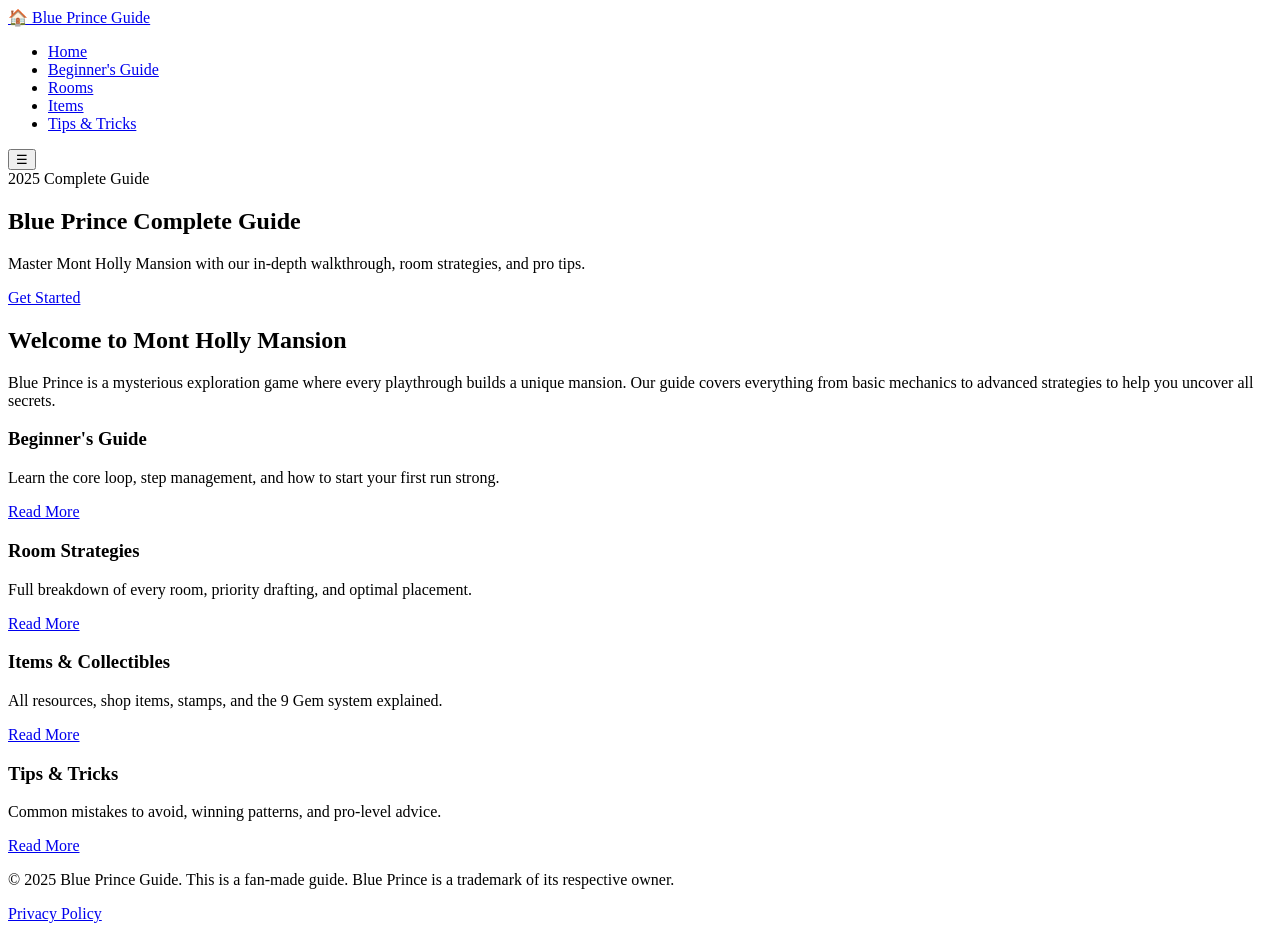
==== index.html @ 3d88650a "Add index.html for Blue Prince guide This file contains the complete HTML structure for the Blue Pri" ====
<!DOCTYPE html>
<html lang="en">
<head>
    <meta charset="UTF-8">
    <meta name="viewport" content="width=device-width, initial-scale=1.0">
    <meta name="description" content="Complete Blue Prince guide, walkthrough, tips and tricks. Master the mysterious Mont Holly mansion with our comprehensive strategy guide.">
    <meta name="keywords" content="Blue Prince guide, Blue Prince walkthrough, Blue Prince tips, Blue Prince rooms, Blue Prince items, Blue Prince puzzle solutions">
    <title>Blue Prince Guide - 2025 Complete Walkthrough & Strategy</title>
    <link rel="stylesheet" href="style.css">
    <link rel="preconnect" href="https://fonts.googleapis.com">
    <link href="https://fonts.googleapis.com/css2?family=Cinzel:wght@400;600;700&family=Open+Sans:wght@400;500;600&display=swap" rel="stylesheet">
</head>
<body>
    <header class="site-header">
        <div class="container">
            <div class="header-inner">
                <div class="logo">
                    <a href="index.html">
                        <span class="logo-icon">🏠</span>
                        <span class="logo-text">Blue Prince Guide</span>
                    </a>
                </div>
                <nav class="main-nav" id="mainNav">
                    <ul>
                        <li><a href="index.html" class="active">Home</a></li>
                        <li><a href="beginners-guide.html">Beginner's Guide</a></li>
                        <li><a href="rooms.html">Rooms</a></li>
                        <li><a href="items.html">Items</a></li>
                        <li><a href="tips.html">Tips & Tricks</a></li>
                    </ul>
                </nav>
                <button class="nav-toggle" id="navToggle" aria-label="Toggle navigation">☰</button>
            </div>
        </div>
    </header>

    <section class="hero">
        <div class="container">
            <div class="hero-content">
                <span class="hero-badge">2025 Complete Guide</span>
                <h1>Blue Prince <span class="accent">Complete Guide</span></h1>
                <p class="hero-subtitle">Master Mont Holly Mansion with our in-depth walkthrough, room strategies, and pro tips.</p>
                <a href="beginners-guide.html" class="btn btn-primary">Get Started</a>
            </div>
        </div>
    </section>

    <section class="overview">
        <div class="container">
            <h2>Welcome to Mont Holly Mansion</h2>
            <p>Blue Prince is a mysterious exploration game where every playthrough builds a unique mansion. Our guide covers everything from basic mechanics to advanced strategies to help you uncover all secrets.</p>
            
            <div class="card-grid">
                <div class="guide-card">
                    <h3>Beginner's Guide</h3>
                    <p>Learn the core loop, step management, and how to start your first run strong.</p>
                    <a href="beginners-guide.html" class="btn btn-secondary">Read More</a>
                </div>
                <div class="guide-card">
                    <h3>Room Strategies</h3>
                    <p>Full breakdown of every room, priority drafting, and optimal placement.</p>
                    <a href="rooms.html" class="btn btn-secondary">Read More</a>
                </div>
                <div class="guide-card">
                    <h3>Items & Collectibles</h3>
                    <p>All resources, shop items, stamps, and the 9 Gem system explained.</p>
                    <a href="items.html" class="btn btn-secondary">Read More</a>
                </div>
                <div class="guide-card">
                    <h3>Tips & Tricks</h3>
                    <p>Common mistakes to avoid, winning patterns, and pro-level advice.</p>
                    <a href="tips.html" class="btn btn-secondary">Read More</a>
                </div>
            </div>
        </div>
    </section>

    <footer class="site-footer">
        <div class="container">
            <p>&copy; 2025 Blue Prince Guide. This is a fan-made guide. Blue Prince is a trademark of its respective owner.</p>
            <a href="privacy.html">Privacy Policy</a>
        </div>
    </footer>

    <script src="script.js"></script>
</body>
</html>
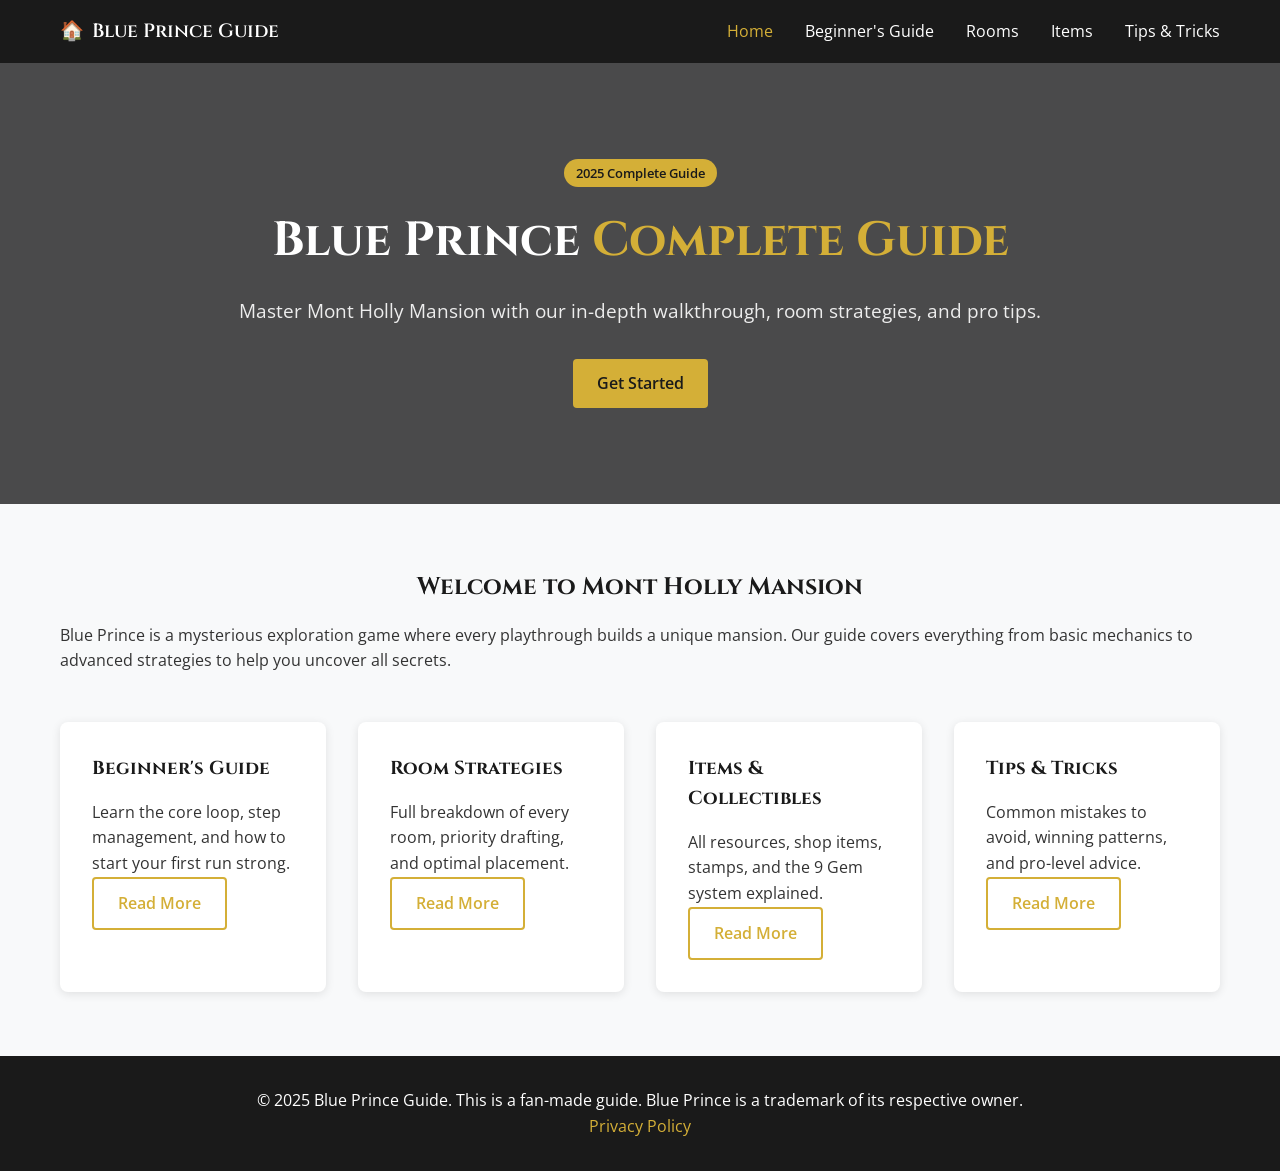
==== commit ef0e22d7: "Update title year from 2025 to 2026" ====
--- a/index.html
+++ b/index.html
@@ -5,7 +5,7 @@
     <meta name="viewport" content="width=device-width, initial-scale=1.0">
     <meta name="description" content="Complete Blue Prince guide, walkthrough, tips and tricks. Master the mysterious Mont Holly mansion with our comprehensive strategy guide.">
     <meta name="keywords" content="Blue Prince guide, Blue Prince walkthrough, Blue Prince tips, Blue Prince rooms, Blue Prince items, Blue Prince puzzle solutions">
-    <title>Blue Prince Guide - 2025 Complete Walkthrough & Strategy</title>
+    <title>Blue Prince Guide - 2026 Complete Walkthrough & Strategy</title>
     <link rel="stylesheet" href="style.css">
     <link rel="preconnect" href="https://fonts.googleapis.com">
     <link href="https://fonts.googleapis.com/css2?family=Cinzel:wght@400;600;700&family=Open+Sans:wght@400;500;600&display=swap" rel="stylesheet">
--- a/style.css
+++ b/style.css
@@ -0,0 +1,242 @@
+* {
+    margin: 0;
+    padding: 0;
+    box-sizing: border-box;
+}
+
+body {
+    font-family: 'Open Sans', sans-serif;
+    line-height: 1.6;
+    color: #333;
+    background-color: #f8f9fa;
+}
+
+h1, h2, h3 {
+    font-family: 'Cinzel', serif;
+    color: #1a1a1a;
+}
+
+.container {
+    max-width: 1200px;
+    margin: 0 auto;
+    padding: 0 20px;
+}
+
+/* Header */
+.site-header {
+    background: #1a1a1a;
+    color: white;
+    padding: 1rem 0;
+    position: sticky;
+    top: 0;
+    z-index: 100;
+}
+
+.header-inner {
+    display: flex;
+    justify-content: space-between;
+    align-items: center;
+}
+
+.logo a {
+    display: flex;
+    align-items: center;
+    gap: 8px;
+    color: white;
+    text-decoration: none;
+    font-family: 'Cinzel', serif;
+    font-size: 1.2rem;
+    font-weight: 600;
+}
+
+.main-nav ul {
+    display: flex;
+    list-style: none;
+    gap: 2rem;
+}
+
+.main-nav a {
+    color: white;
+    text-decoration: none;
+    transition: color 0.3s;
+}
+
+.main-nav a:hover, .main-nav a.active {
+    color: #d4af37;
+}
+
+.nav-toggle {
+    display: none;
+    background: none;
+    border: none;
+    color: white;
+    font-size: 1.5rem;
+    cursor: pointer;
+}
+
+/* Hero Section */
+.hero {
+    background: linear-gradient(rgba(0,0,0,0.7), rgba(0,0,0,0.7)), url('');
+    background-size: cover;
+    background-position: center;
+    color: white;
+    padding: 6rem 0;
+    text-align: center;
+}
+
+.hero-badge {
+    background: #d4af37;
+    color: #1a1a1a;
+    padding: 4px 12px;
+    border-radius: 20px;
+    font-size: 0.8rem;
+    font-weight: 600;
+    display: inline-block;
+    margin-bottom: 1rem;
+}
+
+.hero h1 {
+    font-size: 3rem;
+    margin-bottom: 1rem;
+    color: white;
+}
+
+.accent {
+    color: #d4af37;
+}
+
+.hero-subtitle {
+    font-size: 1.2rem;
+    margin-bottom: 2rem;
+    opacity: 0.9;
+}
+
+.btn {
+    display: inline-block;
+    padding: 12px 24px;
+    border-radius: 4px;
+    text-decoration: none;
+    font-weight: 600;
+    transition: all 0.3s;
+}
+
+.btn-primary {
+    background: #d4af37;
+    color: #1a1a1a;
+}
+
+.btn-primary:hover {
+    background: #c99b2c;
+}
+
+.btn-secondary {
+    background: transparent;
+    color: #d4af37;
+    border: 2px solid #d4af37;
+}
+
+.btn-secondary:hover {
+    background: #d4af37;
+    color: #1a1a1a;
+}
+
+/* Overview Section */
+.overview {
+    padding: 4rem 0;
+}
+
+.overview h2 {
+    text-align: center;
+    margin-bottom: 1rem;
+}
+
+.card-grid {
+    display: grid;
+    grid-template-columns: repeat(auto-fit, minmax(250px, 1fr));
+    gap: 2rem;
+    margin-top: 3rem;
+}
+
+.guide-card {
+    background: white;
+    padding: 2rem;
+    border-radius: 8px;
+    box-shadow: 0 2px 10px rgba(0,0,0,0.1);
+}
+
+.guide-card h3 {
+    margin-bottom: 1rem;
+}
+
+/* Page Header */
+.page-header {
+    background: #1a1a1a;
+    color: white;
+    padding: 3rem 0;
+    text-align: center;
+}
+
+.page-header h1 {
+    color: white;
+}
+
+/* Content Section */
+.content {
+    padding: 3rem 0;
+}
+
+.content h2 {
+    margin: 2rem 0 1rem;
+}
+
+.content ul {
+    margin-left: 2rem;
+    margin-bottom: 1rem;
+}
+
+.room-card {
+    background: white;
+    padding: 1.5rem;
+    border-radius: 8px;
+    margin-bottom: 1rem;
+    box-shadow: 0 2px 5px rgba(0,0,0,0.1);
+}
+
+/* Footer */
+.site-footer {
+    background: #1a1a1a;
+    color: white;
+    padding: 2rem 0;
+    text-align: center;
+}
+
+.site-footer a {
+    color: #d4af37;
+    text-decoration: none;
+}
+
+/* Mobile Responsive */
+@media (max-width: 768px) {
+    .main-nav ul {
+        display: none;
+        flex-direction: column;
+        position: absolute;
+        top: 100%;
+        left: 0;
+        right: 0;
+        background: #1a1a1a;
+        padding: 1rem;
+    }
+
+    .main-nav ul.open {
+        display: flex;
+    }
+
+    .nav-toggle {
+        display: block;
+    }
+
+    .hero h1 {
+        font-size: 2rem;
+    }
+}
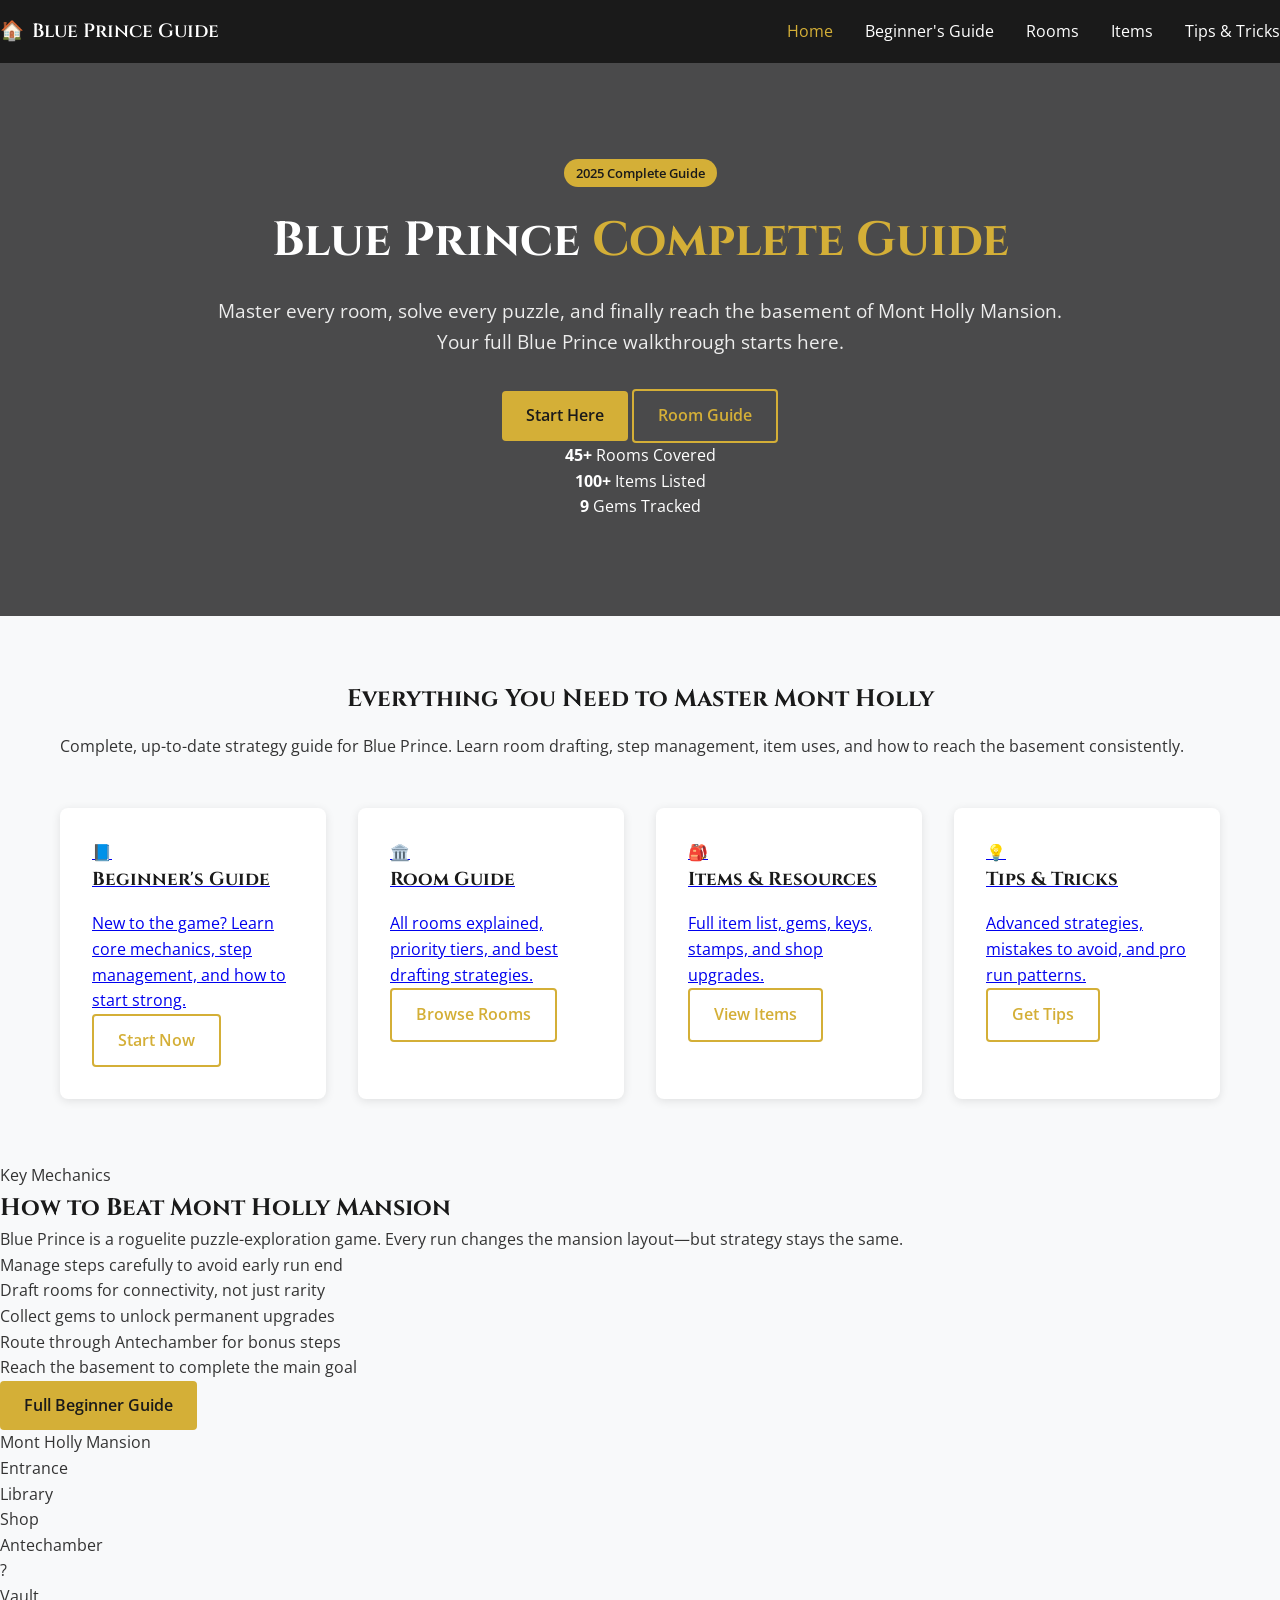
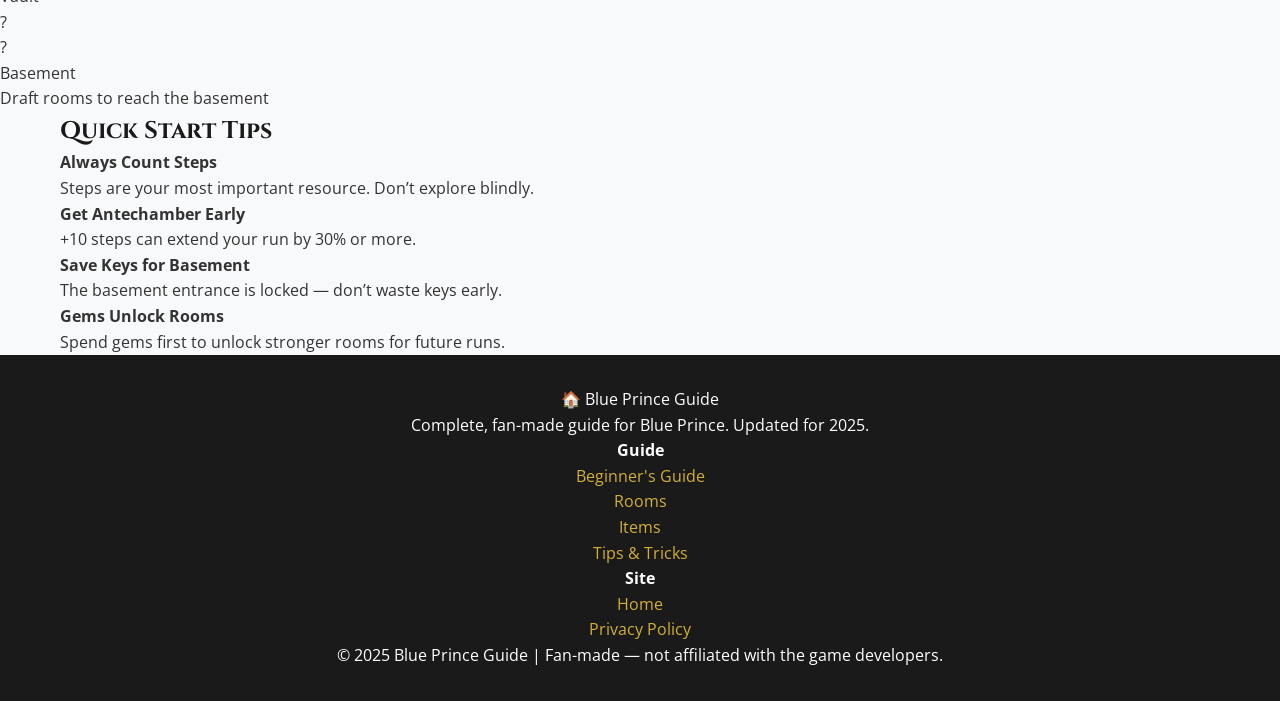
==== commit 50b2dbaf: "Revise index.html for 2025 Blue Prince Guide Updated the HTML structure and content for the Blue Pri" ====
--- a/index.html
+++ b/index.html
@@ -1,87 +1,198 @@
 <!DOCTYPE html>
 <html lang="en">
 <head>
-    <meta charset="UTF-8">
-    <meta name="viewport" content="width=device-width, initial-scale=1.0">
-    <meta name="description" content="Complete Blue Prince guide, walkthrough, tips and tricks. Master the mysterious Mont Holly mansion with our comprehensive strategy guide.">
-    <meta name="keywords" content="Blue Prince guide, Blue Prince walkthrough, Blue Prince tips, Blue Prince rooms, Blue Prince items, Blue Prince puzzle solutions">
-    <title>Blue Prince Guide - 2026 Complete Walkthrough & Strategy</title>
-    <link rel="stylesheet" href="style.css">
-    <link rel="preconnect" href="https://fonts.googleapis.com">
-    <link href="https://fonts.googleapis.com/css2?family=Cinzel:wght@400;600;700&family=Open+Sans:wght@400;500;600&display=swap" rel="stylesheet">
+  <meta charset="UTF-8">
+  <meta name="viewport" content="width=device-width, initial-scale=1.0">
+  <title>Blue Prince Guide – Complete Walkthrough 2025</title>
+  <meta name="description" content="Complete Blue Prince guide: rooms, items, gems, puzzles, and step-by-step walkthrough to reach the basement.">
+  <link rel="stylesheet" href="style.css">
+  <link rel="preconnect" href="https://fonts.googleapis.com">
+  <link href="https://fonts.googleapis.com/css2?family=Cinzel:wght@400;600;700&family=Open+Sans:wght@400;600&display=swap" rel="stylesheet">
 </head>
 <body>
-    <header class="site-header">
-        <div class="container">
-            <div class="header-inner">
-                <div class="logo">
-                    <a href="index.html">
-                        <span class="logo-icon">🏠</span>
-                        <span class="logo-text">Blue Prince Guide</span>
-                    </a>
-                </div>
-                <nav class="main-nav" id="mainNav">
-                    <ul>
-                        <li><a href="index.html" class="active">Home</a></li>
-                        <li><a href="beginners-guide.html">Beginner's Guide</a></li>
-                        <li><a href="rooms.html">Rooms</a></li>
-                        <li><a href="items.html">Items</a></li>
-                        <li><a href="tips.html">Tips & Tricks</a></li>
-                    </ul>
-                </nav>
-                <button class="nav-toggle" id="navToggle" aria-label="Toggle navigation">☰</button>
-            </div>
-        </div>
-    </header>
 
-    <section class="hero">
-        <div class="container">
-            <div class="hero-content">
-                <span class="hero-badge">2025 Complete Guide</span>
-                <h1>Blue Prince <span class="accent">Complete Guide</span></h1>
-                <p class="hero-subtitle">Master Mont Holly Mansion with our in-depth walkthrough, room strategies, and pro tips.</p>
-                <a href="beginners-guide.html" class="btn btn-primary">Get Started</a>
-            </div>
-        </div>
-    </section>
+<!-- Header -->
+<header class="site-header">
+  <div class="header-inner">
+    <div class="logo">
+      <a href="index.html">
+        <span class="logo-icon">🏠</span>
+        <span class="logo-text">Blue Prince Guide</span>
+      </a>
+    </div>
 
-    <section class="overview">
-        <div class="container">
-            <h2>Welcome to Mont Holly Mansion</h2>
-            <p>Blue Prince is a mysterious exploration game where every playthrough builds a unique mansion. Our guide covers everything from basic mechanics to advanced strategies to help you uncover all secrets.</p>
-            
-            <div class="card-grid">
-                <div class="guide-card">
-                    <h3>Beginner's Guide</h3>
-                    <p>Learn the core loop, step management, and how to start your first run strong.</p>
-                    <a href="beginners-guide.html" class="btn btn-secondary">Read More</a>
-                </div>
-                <div class="guide-card">
-                    <h3>Room Strategies</h3>
-                    <p>Full breakdown of every room, priority drafting, and optimal placement.</p>
-                    <a href="rooms.html" class="btn btn-secondary">Read More</a>
-                </div>
-                <div class="guide-card">
-                    <h3>Items & Collectibles</h3>
-                    <p>All resources, shop items, stamps, and the 9 Gem system explained.</p>
-                    <a href="items.html" class="btn btn-secondary">Read More</a>
-                </div>
-                <div class="guide-card">
-                    <h3>Tips & Tricks</h3>
-                    <p>Common mistakes to avoid, winning patterns, and pro-level advice.</p>
-                    <a href="tips.html" class="btn btn-secondary">Read More</a>
-                </div>
-            </div>
-        </div>
-    </section>
+    <button class="nav-toggle" id="navToggle" aria-label="Toggle menu">☰</button>
 
-    <footer class="site-footer">
-        <div class="container">
-            <p>&copy; 2025 Blue Prince Guide. This is a fan-made guide. Blue Prince is a trademark of its respective owner.</p>
-            <a href="privacy.html">Privacy Policy</a>
-        </div>
-    </footer>
+    <nav class="main-nav" id="mainNav">
+      <ul>
+        <li><a href="index.html" class="active">Home</a></li>
+        <li><a href="beginners-guide.html">Beginner's Guide</a></li>
+        <li><a href="rooms.html">Rooms</a></li>
+        <li><a href="items.html">Items</a></li>
+        <li><a href="tips.html">Tips & Tricks</a></li>
+      </ul>
+    </nav>
+  </div>
+</header>
 
-    <script src="script.js"></script>
+<!-- Hero -->
+<section class="hero">
+  <div class="hero-badge">2025 Complete Guide</div>
+  <h1>Blue Prince <span class="accent">Complete Guide</span></h1>
+  <p class="hero-subtitle">Master every room, solve every puzzle, and finally reach the basement of Mont Holly Mansion.<br>Your full Blue Prince walkthrough starts here.</p>
+
+  <div class="hero-buttons">
+    <a href="beginners-guide.html" class="btn btn-primary">Start Here</a>
+    <a href="rooms.html" class="btn btn-secondary">Room Guide</a>
+  </div>
+
+  <div class="hero-stats">
+    <div class="stat-item">
+      <strong>45+</strong>
+      <span>Rooms Covered</span>
+    </div>
+    <div class="stat-item">
+      <strong>100+</strong>
+      <span>Items Listed</span>
+    </div>
+    <div class="stat-item">
+      <strong>9</strong>
+      <span>Gems Tracked</span>
+    </div>
+  </div>
+</section>
+
+<!-- Overview Cards -->
+<section class="overview">
+  <div class="container">
+    <h2>Everything You Need to Master Mont Holly</h2>
+    <p>Complete, up-to-date strategy guide for Blue Prince. Learn room drafting, step management, item uses, and how to reach the basement consistently.</p>
+
+    <div class="card-grid">
+      <a href="beginners-guide.html" class="guide-card">
+        <div class="card-icon">📘</div>
+        <h3>Beginner's Guide</h3>
+        <p>New to the game? Learn core mechanics, step management, and how to start strong.</p>
+        <span class="btn btn-secondary">Start Now</span>
+      </a>
+
+      <a href="rooms.html" class="guide-card">
+        <div class="card-icon">🏛️</div>
+        <h3>Room Guide</h3>
+        <p>All rooms explained, priority tiers, and best drafting strategies.</p>
+        <span class="btn btn-secondary">Browse Rooms</span>
+      </a>
+
+      <a href="items.html" class="guide-card">
+        <div class="card-icon">🎒</div>
+        <h3>Items & Resources</h3>
+        <p>Full item list, gems, keys, stamps, and shop upgrades.</p>
+        <span class="btn btn-secondary">View Items</span>
+      </a>
+
+      <a href="tips.html" class="guide-card">
+        <div class="card-icon">💡</div>
+        <h3>Tips & Tricks</h3>
+        <p>Advanced strategies, mistakes to avoid, and pro run patterns.</p>
+        <span class="btn btn-secondary">Get Tips</span>
+      </a>
+    </div>
+  </div>
+</section>
+
+<!-- Feature Strip -->
+<section class="feature-strip">
+  <div class="feature-strip-inner">
+    <div class="feature-text">
+      <div class="label">Key Mechanics</div>
+      <h2>How to Beat Mont Holly Mansion</h2>
+      <p>Blue Prince is a roguelite puzzle-exploration game. Every run changes the mansion layout—but strategy stays the same.</p>
+      <ul class="check-list">
+        <li>Manage steps carefully to avoid early run end</li>
+        <li>Draft rooms for connectivity, not just rarity</li>
+        <li>Collect gems to unlock permanent upgrades</li>
+        <li>Route through Antechamber for bonus steps</li>
+        <li>Reach the basement to complete the main goal</li>
+      </ul>
+      <a href="beginners-guide.html" class="btn btn-primary">Full Beginner Guide</a>
+    </div>
+
+    <div class="mansion-visual">
+      <div class="mansion-visual-header">Mont Holly Mansion</div>
+      <div class="mansion-grid">
+        <div class="room-cell filled">Entrance</div>
+        <div class="room-cell filled">Library</div>
+        <div class="room-cell filled">Shop</div>
+        <div class="room-cell filled">Antechamber</div>
+        <div class="room-cell empty">?</div>
+        <div class="room-cell filled">Vault</div>
+        <div class="room-cell empty">?</div>
+        <div class="room-cell empty">?</div>
+        <div class="room-cell goal">Basement</div>
+      </div>
+      <div class="mansion-visual-footer">Draft rooms to reach the basement</div>
+    </div>
+  </div>
+</section>
+
+<!-- Quick Tips -->
+<section class="quick-tips">
+  <div class="container">
+    <h2>Quick Start Tips</h2>
+    <div class="tips-grid">
+      <div class="tip-card">
+        <h4>Always Count Steps</h4>
+        <p>Steps are your most important resource. Don’t explore blindly.</p>
+      </div>
+      <div class="tip-card">
+        <h4>Get Antechamber Early</h4>
+        <p>+10 steps can extend your run by 30% or more.</p>
+      </div>
+      <div class="tip-card">
+        <h4>Save Keys for Basement</h4>
+        <p>The basement entrance is locked — don’t waste keys early.</p>
+      </div>
+      <div class="tip-card">
+        <h4>Gems Unlock Rooms</h4>
+        <p>Spend gems first to unlock stronger rooms for future runs.</p>
+      </div>
+    </div>
+  </div>
+</section>
+
+<!-- Footer -->
+<footer class="site-footer">
+  <div class="footer-inner">
+    <div class="footer-brand">
+      <span class="logo-icon">🏠</span>
+      <span class="logo-text">Blue Prince Guide</span>
+      <p>Complete, fan-made guide for Blue Prince. Updated for 2025.</p>
+    </div>
+
+    <div class="footer-col">
+      <h4>Guide</h4>
+      <ul>
+        <li><a href="beginners-guide.html">Beginner's Guide</a></li>
+        <li><a href="rooms.html">Rooms</a></li>
+        <li><a href="items.html">Items</a></li>
+        <li><a href="tips.html">Tips & Tricks</a></li>
+      </ul>
+    </div>
+
+    <div class="footer-col">
+      <h4>Site</h4>
+      <ul>
+        <li><a href="index.html">Home</a></li>
+        <li><a href="privacy.html">Privacy Policy</a></li>
+      </ul>
+    </div>
+  </div>
+
+  <div class="footer-bottom">
+    <p>© 2025 Blue Prince Guide | Fan-made — not affiliated with the game developers.</p>
+  </div>
+</footer>
+
+<script src="script.js"></script>
 </body>
 </html>
